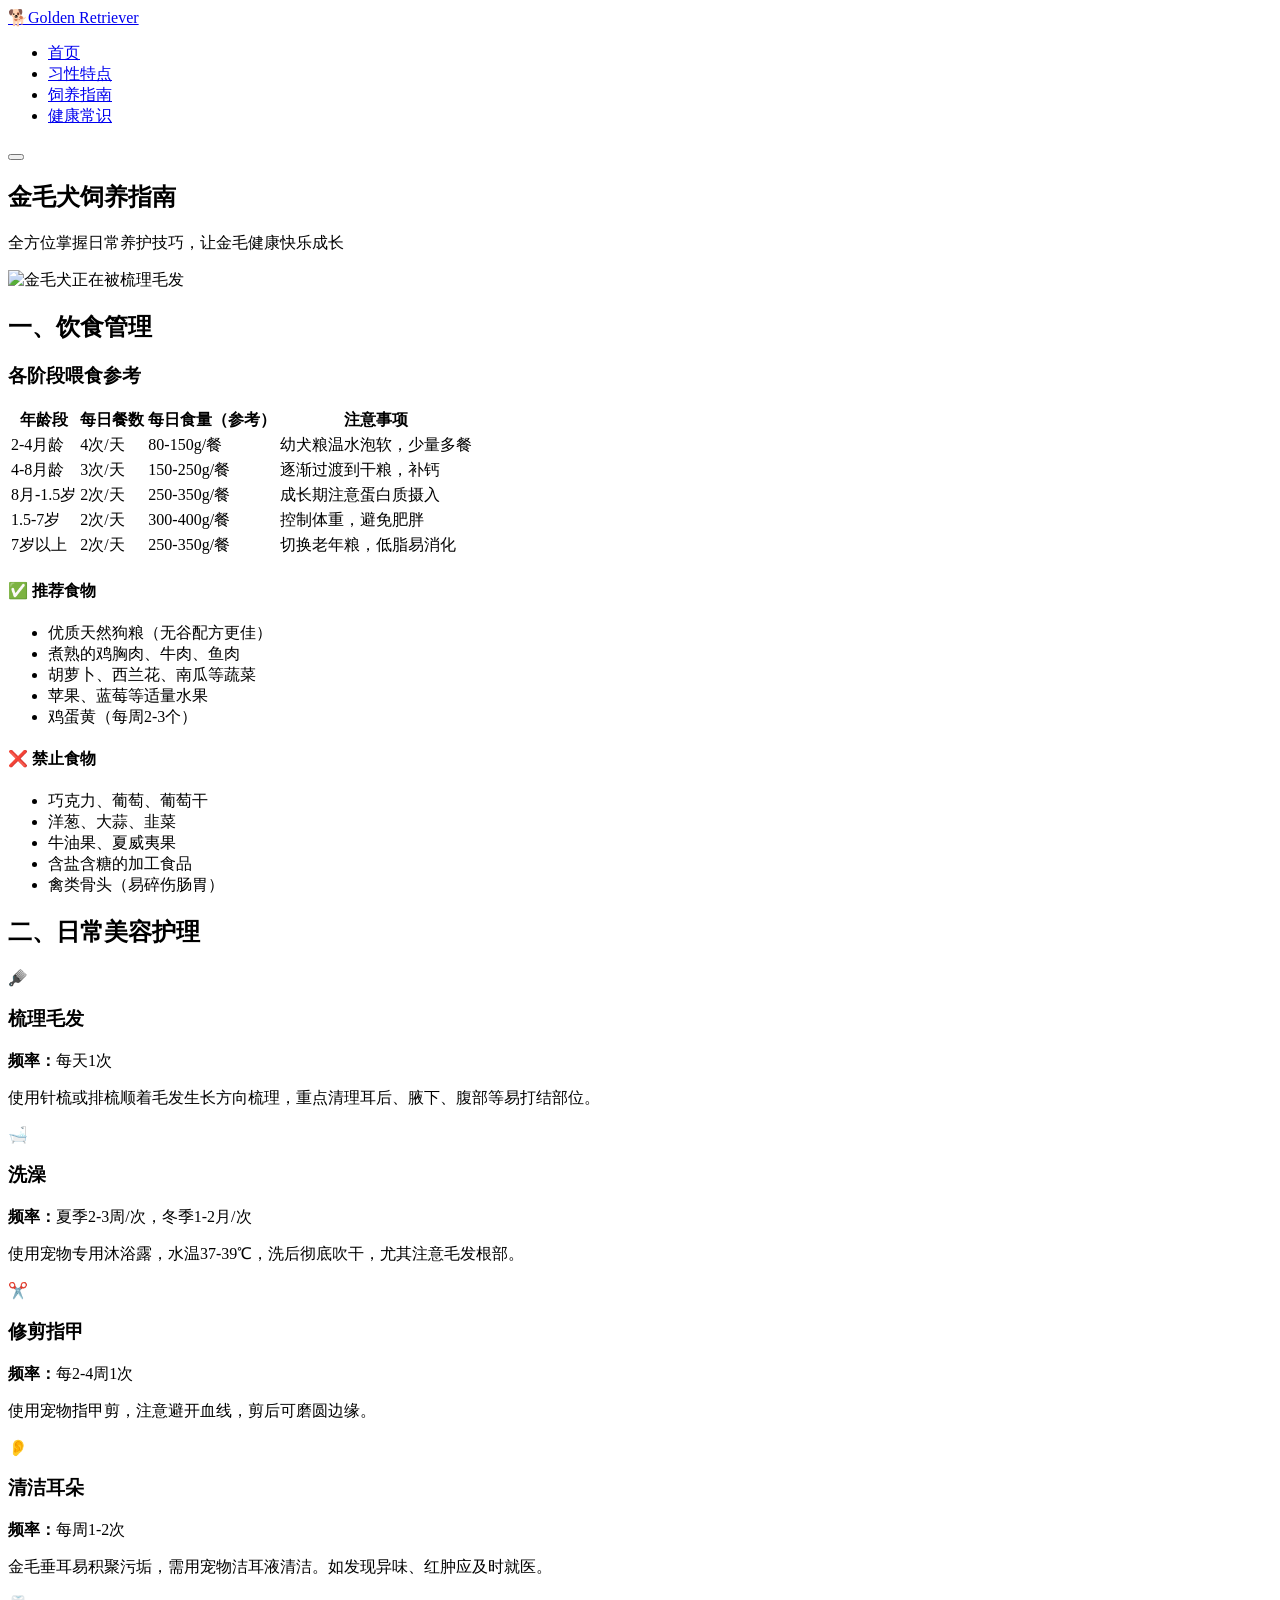
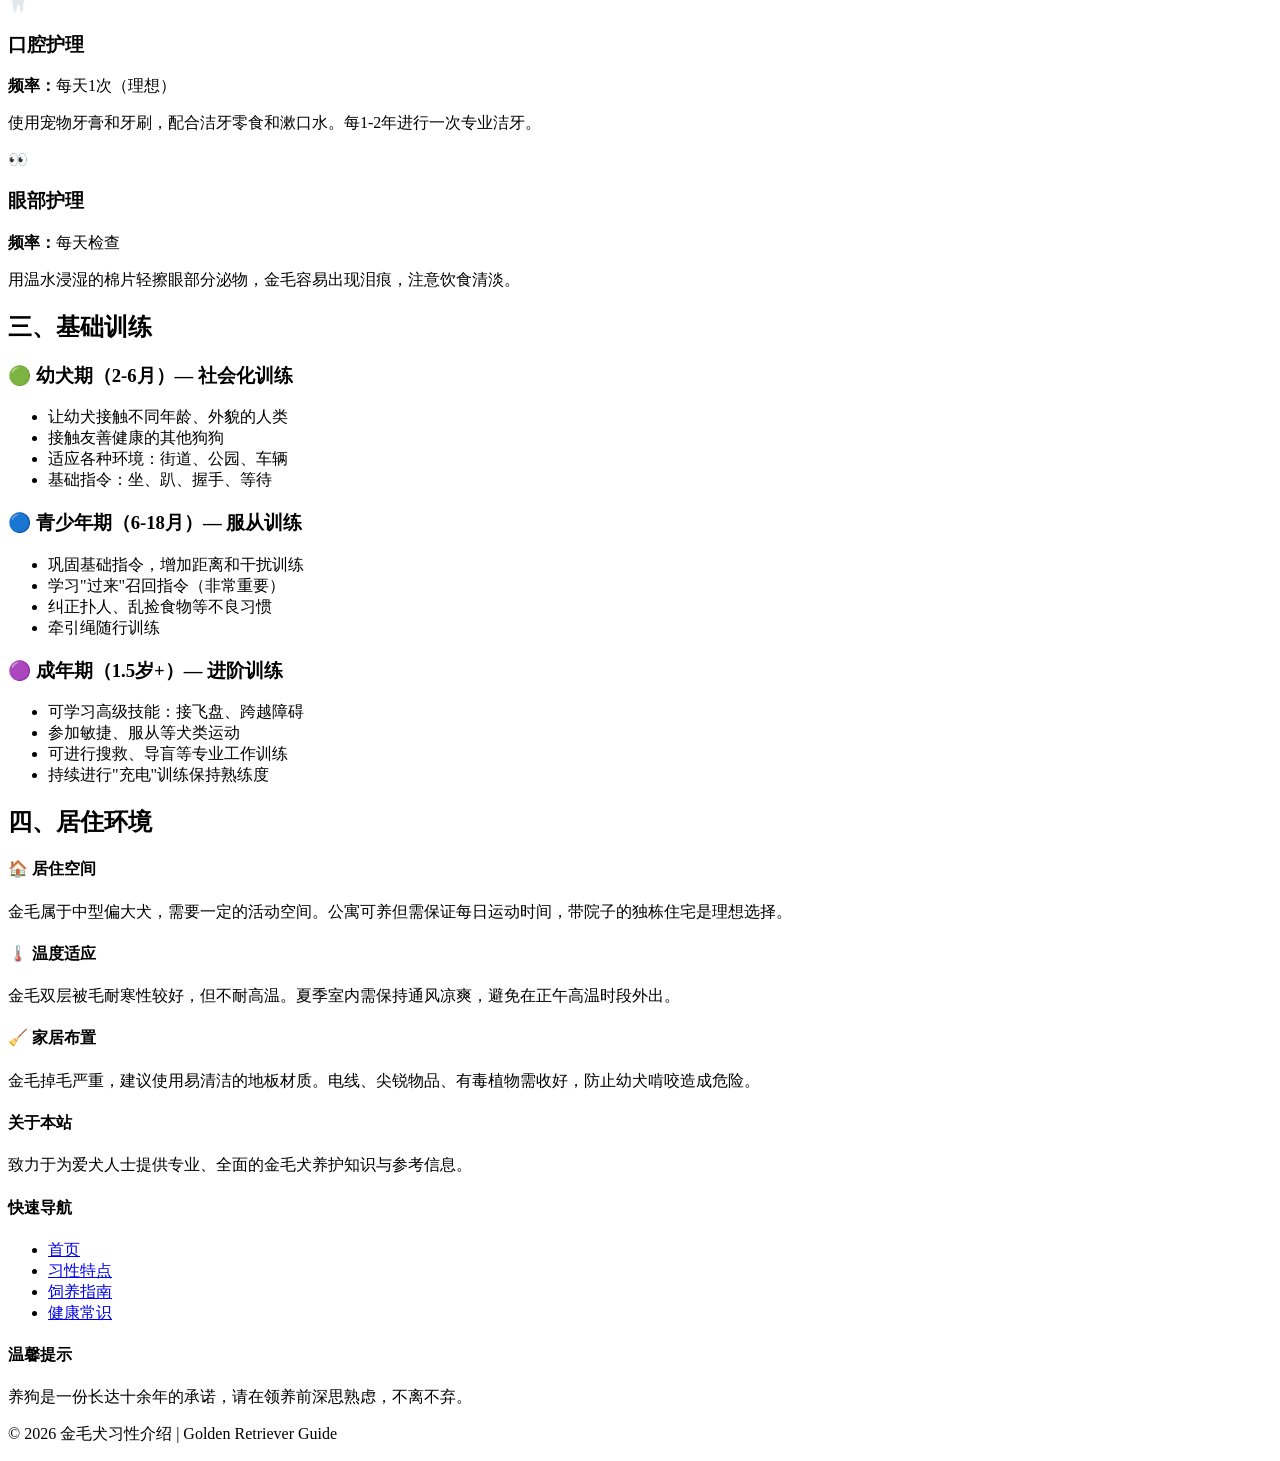
==== care.html @ 84d71336 "Add files via upload" ====
<!DOCTYPE html>
<html lang="zh-CN">
<head>
    <meta charset="UTF-8">
    <meta name="viewport" content="width=device-width, initial-scale=1.0">
    <meta name="description" content="金毛犬饲养指南 - 饮食、美容、训练、居住环境等全方位养护知识">
    <title>饲养指南 | 金毛犬习性介绍</title>
    <link rel="stylesheet" href="css/style.css">
</head>
<body>
    <header class="site-header">
        <nav class="nav-container">
            <a href="index.html" class="logo"><span class="logo-icon">🐕</span><span class="logo-text">Golden Retriever</span></a>
            <ul class="nav-menu">
                <li><a href="index.html">首页</a></li>
                <li><a href="traits.html">习性特点</a></li>
                <li><a href="care.html" class="active">饲养指南</a></li>
                <li><a href="health.html">健康常识</a></li>
            </ul>
            <button class="nav-toggle" aria-label="菜单"><span></span><span></span><span></span></button>
        </nav>
    </header>

    <main>
        <section class="page-header"><div class="container"><h1>金毛犬饲养指南</h1><p class="page-subtitle">全方位掌握日常养护技巧，让金毛健康快乐成长</p></div></section>

        <section class="content-section">
            <div class="container">
                <article class="article-content">
                    <div class="article-image"><img src="images/golden-care.jpg" alt="金毛犬正在被梳理毛发"></div>

                    <h2>一、饮食管理</h2>
                    <div class="diet-section">
                        <div class="diet-table"><h3>各阶段喂食参考</h3>
                            <table>
                                <thead><tr><th>年龄段</th><th>每日餐数</th><th>每日食量（参考）</th><th>注意事项</th></tr></thead>
                                <tbody>
                                    <tr><td>2-4月龄</td><td>4次/天</td><td>80-150g/餐</td><td>幼犬粮温水泡软，少量多餐</td></tr>
                                    <tr><td>4-8月龄</td><td>3次/天</td><td>150-250g/餐</td><td>逐渐过渡到干粮，补钙</td></tr>
                                    <tr><td>8月-1.5岁</td><td>2次/天</td><td>250-350g/餐</td><td>成长期注意蛋白质摄入</td></tr>
                                    <tr><td>1.5-7岁</td><td>2次/天</td><td>300-400g/餐</td><td>控制体重，避免肥胖</td></tr>
                                    <tr><td>7岁以上</td><td>2次/天</td><td>250-350g/餐</td><td>切换老年粮，低脂易消化</td></tr>
                                </tbody>
                            </table>
                        </div>
                        <div class="food-tips">
                            <div class="tip-good"><h4>✅ 推荐食物</h4><ul><li>优质天然狗粮（无谷配方更佳）</li><li>煮熟的鸡胸肉、牛肉、鱼肉</li><li>胡萝卜、西兰花、南瓜等蔬菜</li><li>苹果、蓝莓等适量水果</li><li>鸡蛋黄（每周2-3个）</li></ul></div>
                            <div class="tip-bad"><h4>❌ 禁止食物</h4><ul><li>巧克力、葡萄、葡萄干</li><li>洋葱、大蒜、韭菜</li><li>牛油果、夏威夷果</li><li>含盐含糖的加工食品</li><li>禽类骨头（易碎伤肠胃）</li></ul></div>
                        </div>
                    </div>

                    <h2>二、日常美容护理</h2>
                    <div class="grooming-grid">
                        <div class="groom-card"><div class="groom-icon">🪮</div><h3>梳理毛发</h3><p><strong>频率：</strong>每天1次</p><p>使用针梳或排梳顺着毛发生长方向梳理，重点清理耳后、腋下、腹部等易打结部位。</p></div>
                        <div class="groom-card"><div class="groom-icon">🛁</div><h3>洗澡</h3><p><strong>频率：</strong>夏季2-3周/次，冬季1-2月/次</p><p>使用宠物专用沐浴露，水温37-39℃，洗后彻底吹干，尤其注意毛发根部。</p></div>
                        <div class="groom-card"><div class="groom-icon">✂️</div><h3>修剪指甲</h3><p><strong>频率：</strong>每2-4周1次</p><p>使用宠物指甲剪，注意避开血线，剪后可磨圆边缘。</p></div>
                        <div class="groom-card"><div class="groom-icon">👂</div><h3>清洁耳朵</h3><p><strong>频率：</strong>每周1-2次</p><p>金毛垂耳易积聚污垢，需用宠物洁耳液清洁。如发现异味、红肿应及时就医。</p></div>
                        <div class="groom-card"><div class="groom-icon">🦷</div><h3>口腔护理</h3><p><strong>频率：</strong>每天1次（理想）</p><p>使用宠物牙膏和牙刷，配合洁牙零食和漱口水。每1-2年进行一次专业洁牙。</p></div>
                        <div class="groom-card"><div class="groom-icon">👀</div><h3>眼部护理</h3><p><strong>频率：</strong>每天检查</p><p>用温水浸湿的棉片轻擦眼部分泌物，金毛容易出现泪痕，注意饮食清淡。</p></div>
                    </div>

                    <h2>三、基础训练</h2>
                    <div class="training-section">
                        <div class="training-card"><h3>🟢 幼犬期（2-6月）— 社会化训练</h3><ul><li>让幼犬接触不同年龄、外貌的人类</li><li>接触友善健康的其他狗狗</li><li>适应各种环境：街道、公园、车辆</li><li>基础指令：坐、趴、握手、等待</li></ul></div>
                        <div class="training-card"><h3>🔵 青少年期（6-18月）— 服从训练</h3><ul><li>巩固基础指令，增加距离和干扰训练</li><li>学习"过来"召回指令（非常重要）</li><li>纠正扑人、乱捡食物等不良习惯</li><li>牵引绳随行训练</li></ul></div>
                        <div class="training-card"><h3>🟣 成年期（1.5岁+）— 进阶训练</h3><ul><li>可学习高级技能：接飞盘、跨越障碍</li><li>参加敏捷、服从等犬类运动</li><li>可进行搜救、导盲等专业工作训练</li><li>持续进行"充电"训练保持熟练度</li></ul></div>
                    </div>

                    <h2>四、居住环境</h2>
                    <div class="environment-info">
                        <div class="env-item"><h4>🏠 居住空间</h4><p>金毛属于中型偏大犬，需要一定的活动空间。公寓可养但需保证每日运动时间，带院子的独栋住宅是理想选择。</p></div>
                        <div class="env-item"><h4>🌡️ 温度适应</h4><p>金毛双层被毛耐寒性较好，但不耐高温。夏季室内需保持通风凉爽，避免在正午高温时段外出。</p></div>
                        <div class="env-item"><h4>🧹 家居布置</h4><p>金毛掉毛严重，建议使用易清洁的地板材质。电线、尖锐物品、有毒植物需收好，防止幼犬啃咬造成危险。</p></div>
                    </div>
                </article>
            </div>
        </section>
    </main>

    <footer class="site-footer">
        <div class="container footer-content">
            <div class="footer-col"><h4>关于本站</h4><p>致力于为爱犬人士提供专业、全面的金毛犬养护知识与参考信息。</p></div>
            <div class="footer-col"><h4>快速导航</h4><ul><li><a href="index.html">首页</a></li><li><a href="traits.html">习性特点</a></li><li><a href="care.html">饲养指南</a></li><li><a href="health.html">健康常识</a></li></ul></div>
            <div class="footer-col"><h4>温馨提示</h4><p>养狗是一份长达十余年的承诺，请在领养前深思熟虑，不离不弃。</p></div>
        </div>
        <div class="footer-bottom"><p>&copy; 2026 金毛犬习性介绍 | Golden Retriever Guide</p></div>
    </footer>
    <script src="js/main.js"></script>
</body>
</html>
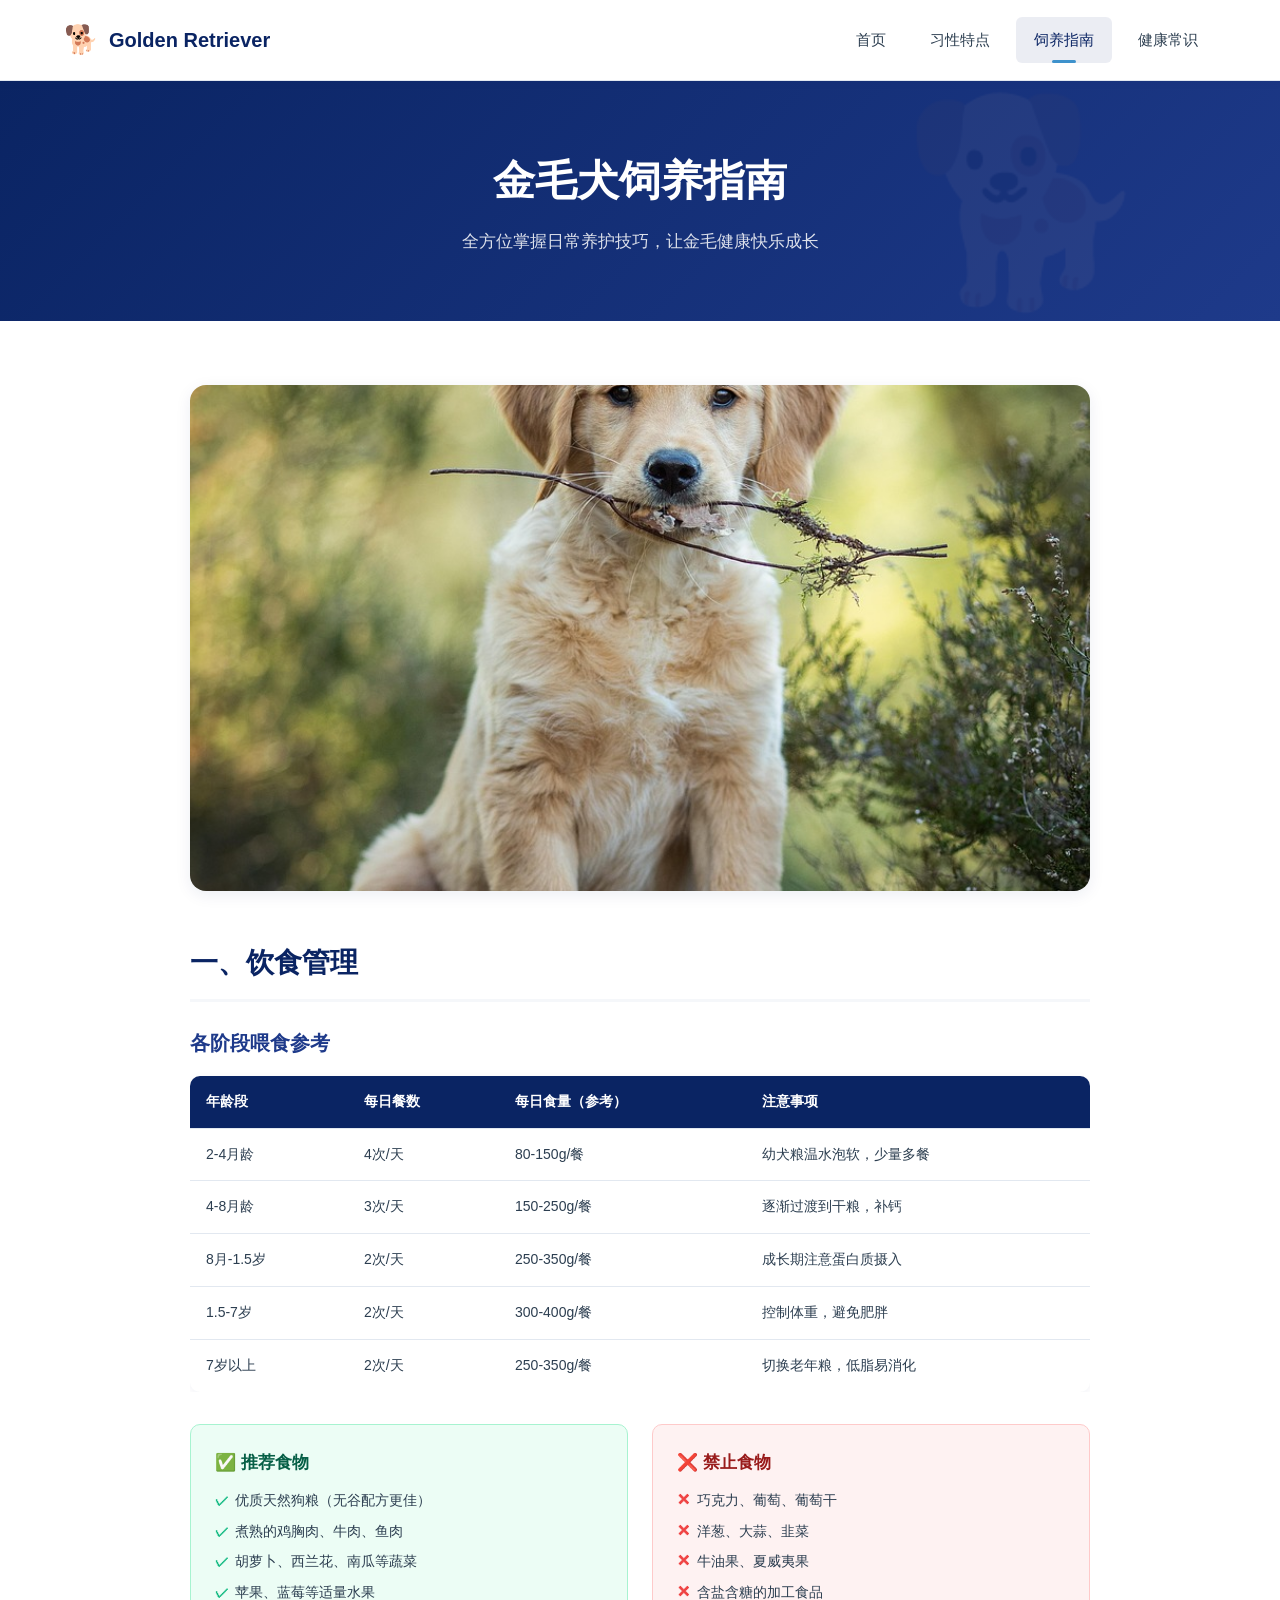
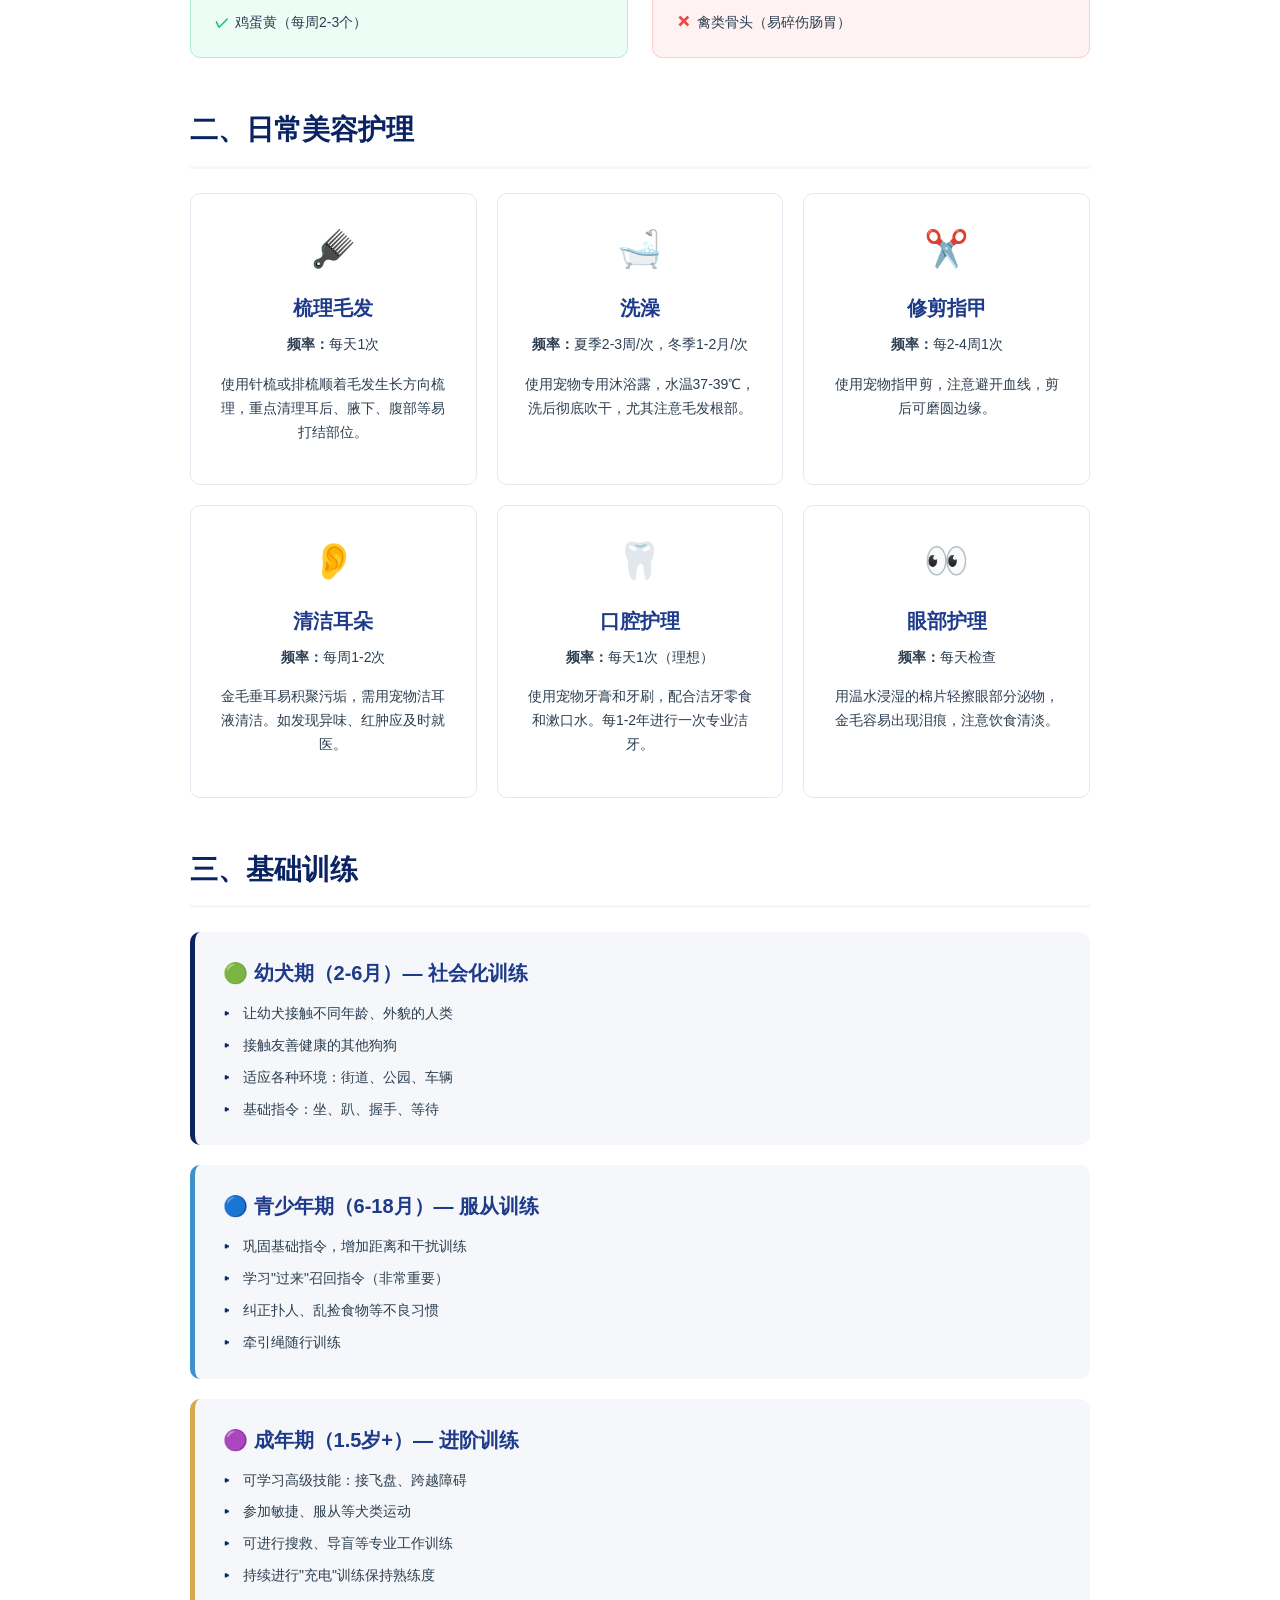
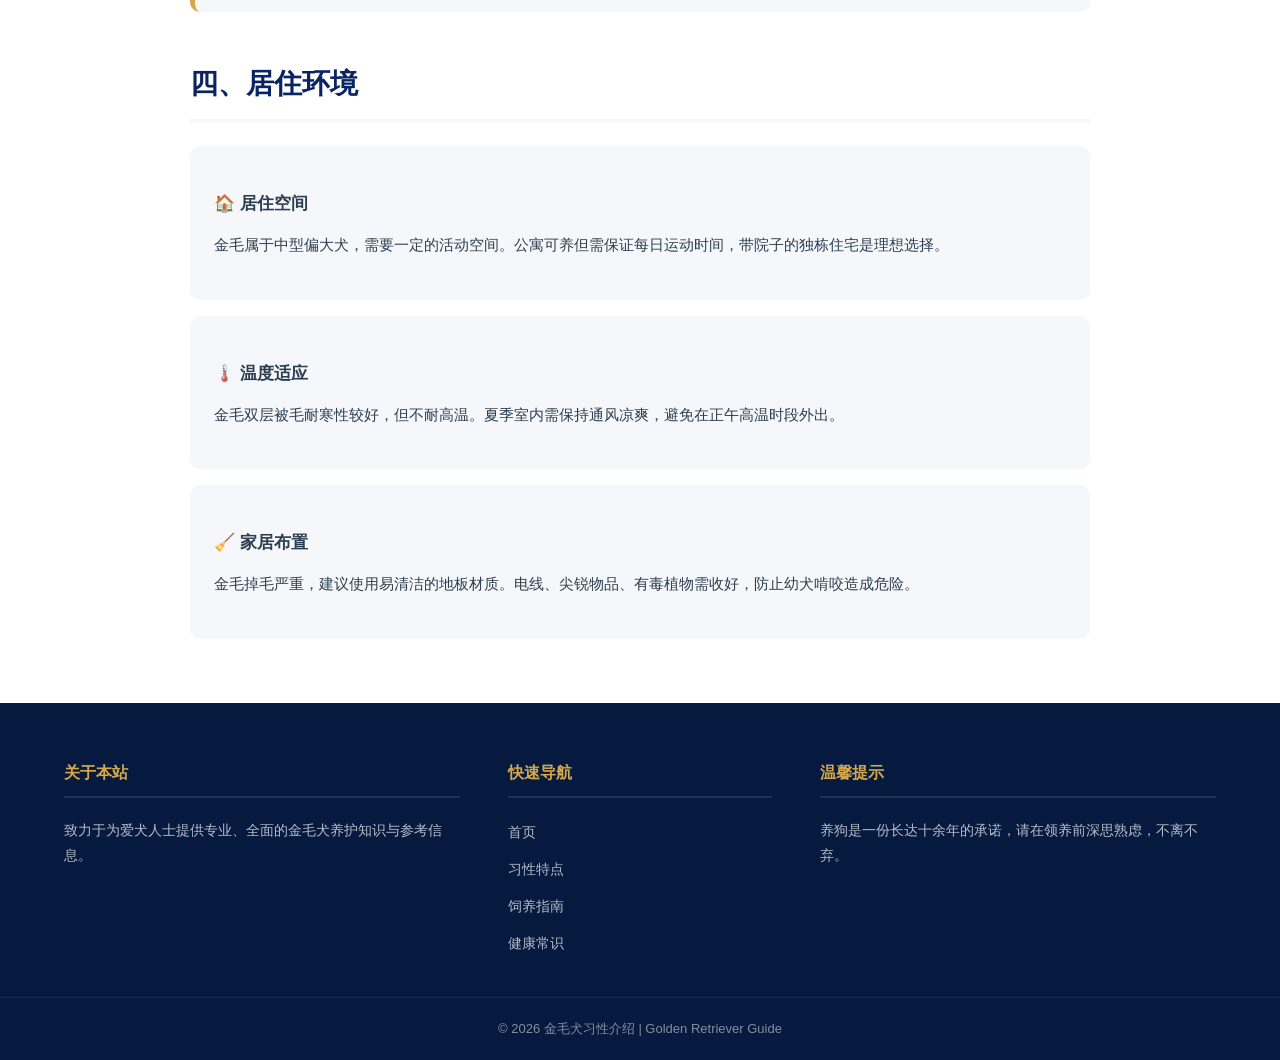
==== commit e327c1fe: "Add files via upload" ====
--- a/care.html
+++ b/care.html
@@ -5,7 +5,7 @@
     <meta name="viewport" content="width=device-width, initial-scale=1.0">
     <meta name="description" content="金毛犬饲养指南 - 饮食、美容、训练、居住环境等全方位养护知识">
     <title>饲养指南 | 金毛犬习性介绍</title>
-    <link rel="stylesheet" href="css/style.css">
+    <link rel="stylesheet" href="style.css">
 </head>
 <body>
     <header class="site-header">
@@ -27,7 +27,7 @@
         <section class="content-section">
             <div class="container">
                 <article class="article-content">
-                    <div class="article-image"><img src="images/golden-care.jpg" alt="金毛犬正在被梳理毛发"></div>
+                    <div class="article-image"><img src="golden-care.jpg" alt="金毛犬正在被梳理毛发"></div>
 
                     <h2>一、饮食管理</h2>
                     <div class="diet-section">
@@ -85,6 +85,6 @@
         </div>
         <div class="footer-bottom"><p>&copy; 2026 金毛犬习性介绍 | Golden Retriever Guide</p></div>
     </footer>
-    <script src="js/main.js"></script>
+    <script src="main.js"></script>
 </body>
 </html>
--- a/style.css
+++ b/style.css
@@ -0,0 +1,256 @@
+/* ============================================ 金毛犬习性介绍网站 - 藏蓝色主题 ============================================ */
+*,*::before,*::after{margin:0;padding:0;box-sizing:border-box}
+:root{
+    --color-primary:#0A2463;--color-primary-dark:#061A40;--color-primary-light:#1E3A8A;
+    --color-accent:#3E92CC;--color-gold:#D4A84B;--color-bg:#FFFFFF;--color-bg-alt:#F5F7FA;
+    --color-text:#2C3E50;--color-text-light:#64748B;--color-border:#E2E8F0;
+    --color-success:#10B981;--color-danger:#EF4444;--color-warning:#F59E0B;
+    --shadow-sm:0 2px 8px rgba(10,36,99,0.06);--shadow-md:0 4px 16px rgba(10,36,99,0.08);
+    --shadow-lg:0 8px 32px rgba(10,36,99,0.12);
+    --radius-sm:6px;--radius-md:10px;--radius-lg:16px;--transition:all 0.3s ease;
+    --container-width:1200px;
+}
+html{scroll-behavior:smooth;font-size:16px}
+body{font-family:-apple-system,BlinkMacSystemFont,"Segoe UI","PingFang SC","Hiragino Sans GB","Microsoft YaHei",sans-serif;line-height:1.7;color:var(--color-text);background:var(--color-bg);-webkit-font-smoothing:antialiased}
+img{max-width:100%;height:auto;display:block}
+a{text-decoration:none;color:inherit;transition:var(--transition)}
+ul{list-style:none}
+.container{max-width:var(--container-width);margin:0 auto;padding:0 24px}
+
+/* 头部导航 */
+.site-header{position:sticky;top:0;z-index:100;background:rgba(255,255,255,0.98);backdrop-filter:blur(10px);box-shadow:var(--shadow-sm);border-bottom:1px solid var(--color-border)}
+.nav-container{max-width:var(--container-width);margin:0 auto;padding:16px 24px;display:flex;align-items:center;justify-content:space-between}
+.logo{display:flex;align-items:center;gap:10px;font-size:20px;font-weight:700;color:var(--color-primary)}
+.logo-icon{font-size:28px}
+.nav-menu{display:flex;gap:8px}
+.nav-menu a{display:block;padding:10px 18px;border-radius:var(--radius-sm);font-size:15px;font-weight:500;color:var(--color-text);position:relative}
+.nav-menu a:hover{color:var(--color-primary);background:var(--color-bg-alt)}
+.nav-menu a.active{color:var(--color-primary);background:rgba(10,36,99,0.08)}
+.nav-menu a.active::after{content:'';position:absolute;bottom:0;left:50%;transform:translateX(-50%);width:24px;height:3px;background:var(--color-accent);border-radius:2px}
+.nav-toggle{display:none;flex-direction:column;gap:5px;background:none;border:none;cursor:pointer;padding:6px}
+.nav-toggle span{display:block;width:24px;height:2px;background:var(--color-primary);border-radius:2px;transition:var(--transition)}
+.nav-toggle.active span:nth-child(1){transform:translateY(7px) rotate(45deg)}
+.nav-toggle.active span:nth-child(2){opacity:0}
+.nav-toggle.active span:nth-child(3){transform:translateY(-7px) rotate(-45deg)}
+
+/* 按钮 */
+.btn{display:inline-flex;align-items:center;justify-content:center;padding:12px 28px;border-radius:var(--radius-sm);font-size:15px;font-weight:600;cursor:pointer;border:2px solid transparent;transition:var(--transition);white-space:nowrap}
+.btn-primary{background:var(--color-primary);color:#fff;border-color:var(--color-primary)}
+.btn-primary:hover{background:var(--color-primary-dark);border-color:var(--color-primary-dark);transform:translateY(-1px);box-shadow:var(--shadow-md)}
+.btn-outline{background:transparent;color:var(--color-primary);border-color:var(--color-primary)}
+.btn-outline:hover{background:var(--color-primary);color:#fff;transform:translateY(-1px)}
+.btn-large{padding:16px 40px;font-size:17px}
+
+/* Hero */
+.hero{padding:80px 24px;background:linear-gradient(135deg,#F0F4FF 0%,#FFFFFF 50%,#FFF8E7 100%)}
+.hero .container{max-width:var(--container-width);margin:0 auto;display:grid;grid-template-columns:1.1fr 1fr;gap:60px;align-items:center}
+.hero h1{font-size:52px;font-weight:800;color:var(--color-primary);line-height:1.2;margin-bottom:16px;letter-spacing:2px}
+.hero-subtitle{font-size:22px;color:var(--color-accent);font-weight:600;margin-bottom:24px}
+.hero-desc{font-size:16px;color:var(--color-text-light);line-height:1.9;margin-bottom:40px;max-width:520px}
+.hero-buttons{display:flex;gap:16px;flex-wrap:wrap}
+.hero-image img{border-radius:var(--radius-lg);box-shadow:var(--shadow-lg);width:100%;aspect-ratio:16/9;object-fit:cover}
+
+/* 区块标题 */
+.section-title{text-align:center;font-size:36px;font-weight:700;color:var(--color-primary);margin-bottom:56px;position:relative}
+.section-title::after{content:'';display:block;width:60px;height:4px;background:linear-gradient(90deg,var(--color-accent),var(--color-gold));margin:16px auto 0;border-radius:2px}
+
+/* 概览卡片 */
+.overview{padding:80px 0;background:var(--color-bg)}
+.overview-grid{display:grid;grid-template-columns:repeat(4,1fr);gap:24px}
+.overview-card{background:var(--color-bg-alt);border-radius:var(--radius-md);padding:32px 24px;text-align:center;transition:var(--transition);border:1px solid transparent}
+.overview-card:hover{transform:translateY(-4px);box-shadow:var(--shadow-md);border-color:var(--color-border);background:#fff}
+.card-icon{font-size:44px;margin-bottom:16px}
+.overview-card h3{font-size:19px;color:var(--color-primary);margin-bottom:12px;font-weight:700}
+.overview-card p{font-size:14px;color:var(--color-text-light);line-height:1.8}
+
+/* Feature */
+.features{padding:80px 0;background:var(--color-bg-alt)}
+.features-wrapper{display:grid;grid-template-columns:repeat(2,1fr);gap:40px}
+.feature-item{display:flex;gap:24px;padding:32px;background:#fff;border-radius:var(--radius-md);transition:var(--transition);border-left:4px solid var(--color-accent)}
+.feature-item:hover{transform:translateX(4px);box-shadow:var(--shadow-md)}
+.feature-num{flex-shrink:0;width:56px;height:56px;border-radius:50%;background:linear-gradient(135deg,var(--color-primary),var(--color-accent));color:#fff;display:flex;align-items:center;justify-content:center;font-size:22px;font-weight:800}
+.feature-item h3{font-size:20px;color:var(--color-primary);margin-bottom:10px;font-weight:700}
+.feature-item p{color:var(--color-text-light);font-size:15px;line-height:1.8}
+
+/* CTA */
+.cta{padding:80px 0;background:linear-gradient(135deg,var(--color-primary) 0%,var(--color-primary-light) 100%)}
+.cta-content{text-align:center;color:#fff}
+.cta-content h2{font-size:36px;margin-bottom:16px;font-weight:700}
+.cta-content p{font-size:17px;opacity:0.9;margin-bottom:32px}
+.cta-content .btn-primary{background:var(--color-gold);border-color:var(--color-gold);color:var(--color-primary-dark)}
+.cta-content .btn-primary:hover{background:#E5B85C;border-color:#E5B85C;transform:translateY(-2px)}
+
+/* 内页标题 */
+.page-header{padding:64px 0;background:linear-gradient(135deg,var(--color-primary) 0%,var(--color-primary-light) 100%);color:#fff;text-align:center;position:relative;overflow:hidden}
+.page-header::before{content:'🐕';position:absolute;font-size:200px;opacity:0.05;right:10%;top:50%;transform:translateY(-50%)}
+.page-header h1{font-size:42px;margin-bottom:12px;font-weight:700}
+.page-subtitle{font-size:17px;opacity:0.85}
+
+/* 内容区 */
+.content-section{padding:64px 0;background:var(--color-bg)}
+.article-content{max-width:900px;margin:0 auto}
+.article-image{margin-bottom:48px}
+.article-image img{border-radius:var(--radius-lg);box-shadow:var(--shadow-md);width:100%;aspect-ratio:16/9;object-fit:cover}
+.article-content h2{font-size:28px;color:var(--color-primary);margin:48px 0 24px;padding-bottom:12px;border-bottom:3px solid var(--color-bg-alt);font-weight:700}
+.article-content h2:first-of-type{margin-top:0}
+.article-content h3{font-size:20px;color:var(--color-primary-light);margin:28px 0 16px;font-weight:600}
+.article-content h4{font-size:17px;color:var(--color-text);margin:20px 0 12px;font-weight:600}
+.article-content p{color:var(--color-text);font-size:15px;line-height:1.9;margin-bottom:16px}
+
+/* 习性页 */
+.trait-grid{display:grid;grid-template-columns:repeat(2,1fr);gap:24px;margin:24px 0}
+.trait-box{background:var(--color-bg-alt);border-radius:var(--radius-md);padding:28px;border-top:4px solid var(--color-accent);transition:var(--transition)}
+.trait-box:hover{transform:translateY(-2px);box-shadow:var(--shadow-md)}
+.trait-box h3{font-size:19px;margin-top:0;margin-bottom:12px}
+.behavior-block{background:var(--color-bg-alt);padding:28px;border-radius:var(--radius-md);margin-bottom:20px}
+.exercise-info{display:grid;grid-template-columns:repeat(3,1fr);gap:20px;margin:24px 0}
+.exercise-card{background:linear-gradient(135deg,var(--color-primary) 0%,var(--color-accent) 100%);color:#fff;border-radius:var(--radius-md);padding:28px 20px;text-align:center}
+.exercise-icon{font-size:36px;margin-bottom:12px}
+.exercise-card h4{font-size:16px;color:#fff;margin-bottom:8px;opacity:0.9}
+.exercise-value{font-size:22px;font-weight:700;margin-bottom:8px!important}
+.exercise-desc{font-size:13px!important;opacity:0.8;margin-bottom:0!important;line-height:1.6!important}
+.habit-list{display:grid;gap:16px}
+.habit-list li{background:var(--color-bg-alt);padding:20px 24px;border-radius:var(--radius-sm);border-left:4px solid var(--color-gold);line-height:1.8;color:var(--color-text)}
+.habit-list strong{color:var(--color-primary)}
+.stage-timeline{display:grid;gap:20px;position:relative;padding-left:40px}
+.stage-timeline::before{content:'';position:absolute;left:12px;top:0;bottom:0;width:2px;background:var(--color-border)}
+.stage-item{background:var(--color-bg-alt);padding:24px;border-radius:var(--radius-md);position:relative}
+.stage-item::before{content:'';position:absolute;left:-35px;top:28px;width:14px;height:14px;border-radius:50%;background:var(--color-accent);border:3px solid #fff;box-shadow:0 0 0 2px var(--color-accent)}
+.stage-age{display:inline-block;background:var(--color-primary);color:#fff;padding:4px 14px;border-radius:20px;font-size:13px;font-weight:600;margin-bottom:8px}
+
+/* 饲养页 */
+.diet-section{margin:24px 0}
+.diet-table{overflow-x:auto;margin-bottom:32px}
+.diet-table h3{margin-top:0}
+.diet-table table{width:100%;border-collapse:collapse;background:#fff;border-radius:var(--radius-md);overflow:hidden;box-shadow:var(--shadow-sm)}
+.diet-table th,.diet-table td{padding:14px 16px;text-align:left;border-bottom:1px solid var(--color-border);font-size:14px}
+.diet-table th{background:var(--color-primary);color:#fff;font-weight:600}
+.diet-table tr:hover td{background:var(--color-bg-alt)}
+.diet-table tr:last-child td{border-bottom:none}
+.food-tips{display:grid;grid-template-columns:1fr 1fr;gap:24px}
+.tip-good,.tip-bad{padding:24px;border-radius:var(--radius-md)}
+.tip-good{background:#ECFDF5;border:1px solid #A7F3D0}
+.tip-bad{background:#FEF2F2;border:1px solid #FECACA}
+.tip-good h4{color:#065F46;margin-top:0;margin-bottom:12px}
+.tip-bad h4{color:#991B1B;margin-top:0;margin-bottom:12px}
+.tip-good ul,.tip-bad ul{display:grid;gap:8px}
+.tip-good li,.tip-bad li{padding-left:20px;position:relative;font-size:14px;line-height:1.6}
+.tip-good li::before{content:'✓';position:absolute;left:0;color:#10B981;font-weight:700}
+.tip-bad li::before{content:'✕';position:absolute;left:0;color:#EF4444;font-weight:700}
+.grooming-grid{display:grid;grid-template-columns:repeat(3,1fr);gap:20px;margin:24px 0}
+.groom-card{background:#fff;border:1px solid var(--color-border);border-radius:var(--radius-md);padding:24px;text-align:center;transition:var(--transition)}
+.groom-card:hover{transform:translateY(-2px);border-color:var(--color-accent);box-shadow:var(--shadow-md)}
+.groom-icon{font-size:36px;margin-bottom:12px}
+.groom-card h3{margin-top:0;margin-bottom:8px}
+.groom-card p{font-size:14px;line-height:1.7}
+.training-section{display:grid;gap:20px;margin:24px 0}
+.training-card{background:var(--color-bg-alt);padding:24px 28px;border-radius:var(--radius-md);border-left:5px solid var(--color-primary)}
+.training-card:nth-child(2){border-left-color:var(--color-accent)}
+.training-card:nth-child(3){border-left-color:var(--color-gold)}
+.training-card h3{margin-top:0;margin-bottom:12px}
+.training-card ul{display:grid;gap:8px}
+.training-card li{padding-left:20px;position:relative;font-size:14px;line-height:1.7}
+.training-card li::before{content:'▸';position:absolute;left:0;color:var(--color-primary);font-weight:700}
+.environment-info{display:grid;gap:16px}
+.env-item{background:var(--color-bg-alt);padding:24px;border-radius:var(--radius-md)}
+
+/* 健康页 */
+.disease-grid{display:grid;grid-template-columns:repeat(2,1fr);gap:20px;margin:24px 0}
+.disease-card{background:#fff;border:1px solid var(--color-border);border-radius:var(--radius-md);padding:24px;position:relative;transition:var(--transition)}
+.disease-card:hover{transform:translateY(-2px);box-shadow:var(--shadow-md)}
+.disease-tag{position:absolute;top:-10px;right:16px;padding:4px 12px;border-radius:12px;font-size:12px;font-weight:700}
+.high-risk{background:#FEE2E2;color:#991B1B}
+.medium-risk{background:#FEF3C7;color:#92400E}
+.disease-card h3{margin-top:0;color:var(--color-primary)}
+.disease-card p{font-size:14px;margin-bottom:10px}
+.disease-card p:last-child{margin-bottom:0}
+.vaccine-schedule{margin:24px 0}
+.vaccine-timeline{display:grid;grid-template-columns:repeat(4,1fr);gap:16px;margin-bottom:24px}
+.vax-stage{background:#fff;border:1px solid var(--color-border);border-radius:var(--radius-md);overflow:hidden}
+.vax-age{background:var(--color-primary);color:#fff;padding:14px;text-align:center;font-weight:700;font-size:15px}
+.vax-content{padding:18px}
+.vax-content h4{margin-top:0;color:var(--color-primary);margin-bottom:10px}
+.vax-content ul{display:grid;gap:6px}
+.vax-content li{padding-left:16px;position:relative;font-size:13px;line-height:1.6}
+.vax-content li::before{content:'•';position:absolute;left:0;color:var(--color-accent)}
+.vaccine-note{background:#FFFBEB;border:1px solid #FDE68A;border-radius:var(--radius-md);padding:20px 24px}
+.vaccine-note p{margin-bottom:8px}
+.vaccine-note ul{display:grid;gap:6px}
+.vaccine-note li{padding-left:16px;position:relative;font-size:14px;line-height:1.7}
+.vaccine-note li::before{content:'•';position:absolute;left:0;color:var(--color-warning);font-weight:700}
+.deworm-grid{display:grid;grid-template-columns:repeat(2,1fr);gap:24px;margin:24px 0}
+.deworm-card{background:linear-gradient(135deg,var(--color-bg-alt) 0%,#fff 100%);border-radius:var(--radius-md);padding:28px;border:1px solid var(--color-border)}
+.deworm-card h3{margin-top:0;margin-bottom:16px}
+.deworm-card p{font-size:14px;margin-bottom:8px}
+.deworm-tips{margin-top:12px;padding-top:12px;border-top:1px dashed var(--color-border);color:var(--color-text-light)!important;font-size:13px!important}
+.checkup-list{display:grid;grid-template-columns:repeat(2,1fr);gap:24px;margin:24px 0}
+.checkup-basic,.checkup-lab{background:var(--color-bg-alt);padding:24px;border-radius:var(--radius-md)}
+.checkup-basic h3,.checkup-lab h3{margin-top:0;color:var(--color-primary);padding-bottom:12px;border-bottom:2px solid #fff;margin-bottom:16px}
+.checkup-basic ul,.checkup-lab ul{display:grid;gap:10px}
+.checkup-basic li,.checkup-lab li{padding-left:24px;position:relative;font-size:14px;line-height:1.6}
+.checkup-basic li::before{content:'✓';position:absolute;left:0;color:var(--color-success);font-weight:700}
+.checkup-lab li::before{content:'🧪';position:absolute;left:0;font-size:13px}
+.check-grid{display:grid;grid-template-columns:repeat(3,1fr);gap:16px}
+.check-item{background:#fff;border:1px solid var(--color-border);border-radius:var(--radius-sm);padding:16px;display:flex;gap:14px;align-items:flex-start}
+.check-icon{font-size:28px;flex-shrink:0}
+.check-item strong{display:block;color:var(--color-primary);margin-bottom:4px;font-size:14px}
+.check-item p{font-size:13px;color:var(--color-text-light);margin-bottom:0;line-height:1.6}
+.health-reminder{background:linear-gradient(135deg,var(--color-primary) 0%,var(--color-primary-light) 100%);color:#fff;border-radius:var(--radius-md);padding:32px;margin-top:32px}
+.health-reminder h3{color:#fff;margin-top:0;margin-bottom:14px}
+.health-reminder p{color:rgba(255,255,255,0.92);margin-bottom:0;line-height:1.9}
+
+/* 页脚 */
+.site-footer{background:var(--color-primary-dark);color:#fff;padding-top:56px}
+.footer-content{display:grid;grid-template-columns:1.5fr 1fr 1.5fr;gap:48px;padding-bottom:40px}
+.footer-col h4{font-size:16px;margin-bottom:20px;padding-bottom:10px;border-bottom:2px solid rgba(255,255,255,0.1);color:var(--color-gold)}
+.footer-col p{color:rgba(255,255,255,0.7);font-size:14px;line-height:1.8}
+.footer-col ul{display:grid;gap:10px}
+.footer-col a{color:rgba(255,255,255,0.7);font-size:14px}
+.footer-col a:hover{color:var(--color-gold);padding-left:4px}
+.footer-bottom{text-align:center;padding:20px 24px;border-top:1px solid rgba(255,255,255,0.08);color:rgba(255,255,255,0.5);font-size:13px}
+
+/* 响应式 - 平板 */
+@media (max-width:992px){
+    html{font-size:15px}
+    .hero .container{grid-template-columns:1fr;gap:40px}
+    .hero h1{font-size:40px}
+    .overview-grid{grid-template-columns:repeat(2,1fr)}
+    .features-wrapper{grid-template-columns:1fr;gap:24px}
+    .trait-grid,.food-tips,.disease-grid,.deworm-grid,.checkup-list{grid-template-columns:1fr}
+    .exercise-info{grid-template-columns:1fr}
+    .grooming-grid{grid-template-columns:repeat(2,1fr)}
+    .vaccine-timeline{grid-template-columns:repeat(2,1fr)}
+    .check-grid{grid-template-columns:repeat(2,1fr)}
+    .footer-content{grid-template-columns:1fr 1fr;gap:32px}
+    .footer-col:last-child{grid-column:1/-1}
+}
+/* 响应式 - 手机 */
+@media (max-width:640px){
+    html{font-size:14px}
+    .nav-toggle{display:flex}
+    .nav-menu{position:absolute;top:100%;left:0;right:0;flex-direction:column;background:#fff;padding:16px;gap:4px;box-shadow:var(--shadow-md);transform:translateY(-10px);opacity:0;pointer-events:none;transition:var(--transition);border-top:1px solid var(--color-border)}
+    .nav-menu.active{transform:translateY(0);opacity:1;pointer-events:auto}
+    .nav-menu a{padding:12px 16px}
+    .hero{padding:48px 20px}
+    .hero h1{font-size:32px;letter-spacing:1px}
+    .hero-buttons{flex-direction:column}
+    .hero-buttons .btn{width:100%}
+    .section-title{font-size:26px;margin-bottom:36px}
+    .overview,.features,.cta{padding:56px 0}
+    .overview-grid{grid-template-columns:1fr;gap:16px}
+    .feature-item{flex-direction:column;padding:24px;gap:16px}
+    .page-header{padding:48px 20px}
+    .page-header h1{font-size:28px}
+    .content-section{padding:40px 0}
+    .article-content h2{font-size:22px;margin:32px 0 18px}
+    .grooming-grid{grid-template-columns:1fr}
+    .vaccine-timeline{grid-template-columns:1fr}
+    .check-grid{grid-template-columns:1fr}
+    .footer-content{grid-template-columns:1fr;gap:28px}
+    .footer-col:last-child{grid-column:auto}
+}
+@keyframes fadeInUp{from{opacity:0;transform:translateY(20px)}to{opacity:1;transform:translateY(0)}}
+.hero,.overview-card,.feature-item,.trait-box,.exercise-card,.groom-card,.disease-card{animation:fadeInUp 0.6s ease both}
+.overview-card:nth-child(2){animation-delay:0.1s}
+.overview-card:nth-child(3){animation-delay:0.2s}
+.overview-card:nth-child(4){animation-delay:0.3s}
